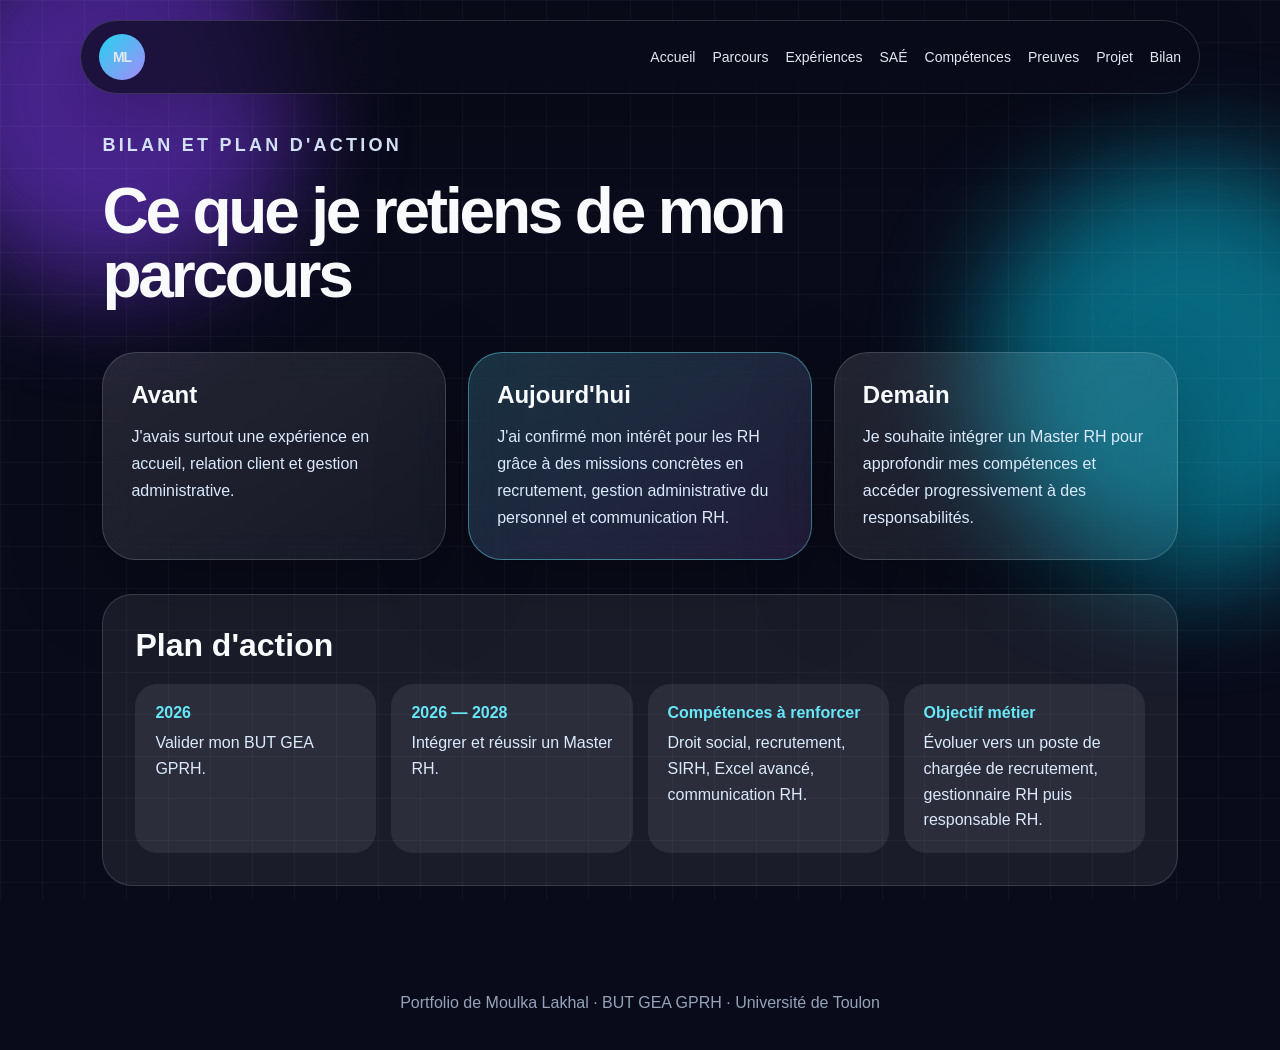
==== bilan.html @ 15511053 "mise à jour" ====
<!DOCTYPE html>
<html lang="fr">
<head>
  <meta charset="UTF-8" />
  <meta name="viewport" content="width=device-width, initial-scale=1.0" />
  <title>Bilan - Moulka Lakhal</title>
  <link rel="stylesheet" href="style.css" />
</head>
<body class="simple-page">
  <div class="orb orb-1"></div>
  <div class="orb orb-2"></div>
  <div class="grain"></div>

  <header class="navbar">
    <a class="logo" href="index.html">ML</a>
    <button class="menu-btn" id="menuBtn">☰</button>
    <nav id="navLinks">
      <a href="index.html">Accueil</a>
      <a href="parcours.html">Parcours</a>
      <a href="experiences.html">Expériences</a>
      <a href="sae.html">SAÉ</a>
      <a href="competences.html">Compétences</a>
      <a href="preuves.html">Preuves</a>
      <a href="projet.html">Projet</a>
      <a href="bilan.html" class="active">Bilan</a>
    </nav>
  </header>

  <main class="document-page">
    <div class="section-title reveal">
      <p class="eyebrow">Bilan et plan d'action</p>
      <h2>Ce que je retiens de mon parcours</h2>
    </div>
    <div class="bilan-grid reveal">
      <article class="bilan-card">
        <h3>Avant</h3>
        <p>J'avais surtout une expérience en accueil, relation client et gestion administrative.</p>
      </article>
      <article class="bilan-card highlight">
        <h3>Aujourd'hui</h3>
        <p>J'ai confirmé mon intérêt pour les RH grâce à des missions concrètes en recrutement, gestion administrative du personnel et communication RH.</p>
      </article>
      <article class="bilan-card">
        <h3>Demain</h3>
        <p>Je souhaite intégrer un Master RH pour approfondir mes compétences et accéder progressivement à des responsabilités.</p>
      </article>
    </div>

    <div class="action-plan reveal">
      <h3>Plan d'action</h3>
      <div class="steps">
        <div><span>2026</span><p>Valider mon BUT GEA GPRH.</p></div>
        <div><span>2026 — 2028</span><p>Intégrer et réussir un Master RH.</p></div>
        <div><span>Compétences à renforcer</span><p>Droit social, recrutement, SIRH, Excel avancé, communication RH.</p></div>
        <div><span>Objectif métier</span><p>Évoluer vers un poste de chargée de recrutement, gestionnaire RH puis responsable RH.</p></div>
      </div>
    </div>
  </main>

  <footer>
    <p>Portfolio de Moulka Lakhal · BUT GEA GPRH · Université de Toulon</p>
  </footer>

  <script src="script.js"></script>
</body>
</html>
---- style.css ----
*{box-sizing:border-box;margin:0;padding:0}html{scroll-behavior:smooth}body{font-family:Inter,Segoe UI,Arial,sans-serif;background:#090b1a;color:#f8fafc;overflow-x:hidden}body::selection{background:#7c3aed;color:white}.grain{position:fixed;inset:0;background-image:linear-gradient(rgba(255,255,255,.035) 1px,transparent 1px),linear-gradient(90deg,rgba(255,255,255,.035) 1px,transparent 1px);background-size:42px 42px;pointer-events:none;z-index:-1}.orb{position:fixed;border-radius:999px;filter:blur(55px);opacity:.55;z-index:-2;animation:float 9s ease-in-out infinite}.orb-1{width:380px;height:380px;background:#7c3aed;top:-90px;left:-80px}.orb-2{width:420px;height:420px;background:#06b6d4;right:-120px;top:18%}.orb-3{width:360px;height:360px;background:#f97316;bottom:-120px;left:35%;animation-delay:2s}@keyframes float{0%,100%{transform:translateY(0) scale(1)}50%{transform:translateY(-30px) scale(1.08)}}.navbar{position:fixed;top:20px;left:50%;transform:translateX(-50%);width:min(1120px,92%);display:flex;justify-content:space-between;align-items:center;padding:13px 18px;border:1px solid rgba(255,255,255,.14);background:rgba(9,11,26,.68);backdrop-filter:blur(18px);border-radius:999px;z-index:100;box-shadow:0 20px 70px rgba(0,0,0,.22)}.logo{width:46px;height:46px;display:grid;place-items:center;border-radius:50%;background:linear-gradient(135deg,#22d3ee,#a78bfa);color:#060617;font-weight:900;text-decoration:none;letter-spacing:-1px}.navbar nav{display:flex;gap:17px;align-items:center}.navbar a{color:#e2e8f0;text-decoration:none;font-size:14px}.navbar nav a:hover{color:#67e8f9}.menu-btn{display:none;background:transparent;border:0;color:white;font-size:25px}.section{min-height:100vh;padding:120px 8vw 80px}.hero{display:grid;grid-template-columns:1.2fr .8fr;gap:40px;align-items:center}.eyebrow{text-transform:uppercase;letter-spacing:.18em;color:#67e8f9;font-size:13px;font-weight:800;margin-bottom:18px}.hero h1{font-size:clamp(60px,10vw,132px);line-height:.86;letter-spacing:-.08em;margin-bottom:28px}.hero h1 span{background:linear-gradient(90deg,#67e8f9,#c084fc,#fb7185);-webkit-background-clip:text;color:transparent}.hero-text{max-width:760px;color:#dbeafe;font-size:21px;line-height:1.65}.hero-actions,.project-actions{display:flex;gap:15px;flex-wrap:wrap;margin-top:34px}.btn{display:inline-flex;align-items:center;justify-content:center;padding:14px 22px;border-radius:999px;text-decoration:none;font-weight:800;border:1px solid transparent;transition:.25s}.btn.primary{background:#f8fafc;color:#0f172a}.btn.secondary{border-color:rgba(255,255,255,.25);color:white;background:rgba(255,255,255,.06)}.btn:hover{transform:translateY(-3px)}.hero-card,.glass-card,.sae-card,.competence-card,.proof-card,.bilan-card,.document-card,.cv-card{background:linear-gradient(145deg,rgba(255,255,255,.11),rgba(255,255,255,.055));border:1px solid rgba(255,255,255,.16);box-shadow:0 30px 90px rgba(0,0,0,.28);backdrop-filter:blur(18px);border-radius:34px}.hero-card{padding:34px;min-height:410px;display:flex;flex-direction:column;justify-content:space-between;position:relative;overflow:hidden}.hero-card::after{content:"RH";position:absolute;right:-20px;bottom:-40px;font-size:160px;font-weight:900;color:rgba(255,255,255,.05)}.card-label{font-size:13px;color:#93c5fd;text-transform:uppercase;letter-spacing:.14em;font-weight:800;margin-bottom:10px}.hero-card h2{font-size:54px;margin-bottom:15px}.hero-card p{color:#dbeafe;line-height:1.7}.mini-stats{display:grid;grid-template-columns:repeat(3,1fr);gap:10px;margin-top:25px}.mini-stats div{padding:14px;border-radius:18px;background:rgba(255,255,255,.08)}.mini-stats strong{display:block;font-size:20px}.mini-stats span{font-size:12px;color:#cbd5e1}.section-title{max-width:900px;margin-bottom:45px}.section-title h2,.project h2{font-size:clamp(36px,5vw,70px);line-height:1;margin-bottom:20px;letter-spacing:-.05em}.section-title p,.project p{font-size:18px;line-height:1.7;color:#dbeafe}.timeline{border-left:3px solid #67e8f9;margin-left:18px}.timeline article{position:relative;margin:0 0 28px 30px;padding:25px 30px;border-radius:26px;background:rgba(255,255,255,.075);border:1px solid rgba(255,255,255,.12)}.timeline article::before{content:"";position:absolute;left:-41px;top:30px;width:18px;height:18px;background:#67e8f9;border-radius:50%;box-shadow:0 0 25px #67e8f9}.timeline span{color:#c084fc;font-weight:800}.timeline h3{font-size:24px;margin:7px 0 9px}.timeline p,.glass-card p,.sae-card p,.competence-card p,.proof-card li,.bilan-card p,.document-card p,.cv-card p,.cv-card li{color:#dbeafe;line-height:1.7}.dark-panel{background:rgba(255,255,255,.035)}.cards-grid,.proof-grid,.bilan-grid{display:grid;grid-template-columns:repeat(auto-fit,minmax(260px,1fr));gap:22px}.glass-card,.proof-card,.bilan-card{padding:28px;transition:.3s}.glass-card:hover,.proof-card:hover,.bilan-card:hover{transform:translateY(-8px);border-color:rgba(103,232,249,.5)}.glass-card h3,.proof-card h3,.bilan-card h3{font-size:24px;margin-bottom:14px}.tags{display:flex;flex-wrap:wrap;gap:8px;margin-top:19px}.tags span{padding:8px 12px;background:rgba(103,232,249,.12);color:#a5f3fc;border-radius:999px;font-size:13px;border:1px solid rgba(103,232,249,.18)}.sae-layout{display:grid;grid-template-columns:repeat(3,1fr);gap:22px}.sae-card{padding:28px}.sae-card h3{font-size:24px;margin-bottom:16px;color:#f0abfc}.competence-stack{display:grid;gap:24px}.competence-card{display:grid;grid-template-columns:90px 1fr;gap:24px;padding:30px;position:relative;overflow:hidden}.competence-card .number{font-size:44px;font-weight:900;color:#67e8f9}.competence-card h3{font-size:30px;margin-bottom:16px}.essential{margin-top:15px;padding:16px;border-radius:18px;background:rgba(192,132,252,.12);border:1px solid rgba(192,132,252,.22);color:#f5d0fe;line-height:1.65}.proof-card ul{padding-left:18px;margin-bottom:20px}.mini-link{display:inline-flex;color:#0f172a;background:#a5f3fc;text-decoration:none;padding:11px 15px;border-radius:999px;font-weight:800}.project{max-width:980px;margin:auto;padding:48px;border-radius:38px;background:linear-gradient(135deg,rgba(6,182,212,.17),rgba(168,85,247,.17));border:1px solid rgba(255,255,255,.17)}.project p+p{margin-top:18px}.bilan-card.highlight{background:linear-gradient(145deg,rgba(103,232,249,.18),rgba(192,132,252,.14));border-color:rgba(103,232,249,.45)}.action-plan{margin-top:34px;padding:32px;border-radius:30px;background:rgba(255,255,255,.07);border:1px solid rgba(255,255,255,.14)}.action-plan h3{font-size:32px;margin-bottom:20px}.steps{display:grid;grid-template-columns:repeat(auto-fit,minmax(220px,1fr));gap:15px}.steps div{padding:20px;border-radius:22px;background:rgba(255,255,255,.075)}.steps span{display:block;color:#67e8f9;font-weight:900;margin-bottom:8px}.steps p{color:#dbeafe;line-height:1.6}footer{text-align:center;padding:38px;color:#94a3b8}.reveal{opacity:0;transform:translateY(36px);transition:1s ease}.reveal.active{opacity:1;transform:translateY(0)}.delay-1{transition-delay:.15s}.delay-2{transition-delay:.3s}.delay-3{transition-delay:.45s}.simple-page{min-height:100vh}.document-page{padding:130px 8vw 70px}.document-card,.cv-card{max-width:930px;margin:auto;padding:44px}.document-card h1,.cv-card h1{font-size:clamp(42px,6vw,78px);line-height:1;margin-bottom:28px}.document-card p{margin-bottom:18px}.cv-head{display:flex;justify-content:space-between;gap:24px;align-items:flex-start;border-bottom:1px solid rgba(255,255,255,.18);padding-bottom:25px;margin-bottom:25px}.cv-contact{text-align:right;color:#cbd5e1;line-height:1.7}.cv-card section{margin:24px 0}.cv-card h2{font-size:26px;margin-bottom:12px;color:#67e8f9}.cv-line{display:flex;justify-content:space-between;gap:20px;margin-top:12px}.cv-line span{color:#c084fc;font-weight:800}@media(max-width:900px){.navbar{border-radius:25px;align-items:flex-start}.menu-btn{display:block}.navbar nav{display:none;position:absolute;left:0;right:0;top:68px;flex-direction:column;align-items:flex-start;padding:20px;border-radius:24px;background:rgba(9,11,26,.96);border:1px solid rgba(255,255,255,.13)}.navbar nav.open{display:flex}.hero{grid-template-columns:1fr}.sae-layout{grid-template-columns:1fr}.competence-card{grid-template-columns:1fr}.section{padding-left:6vw;padding-right:6vw}.cv-head,.cv-line{flex-direction:column}.cv-contact{text-align:left}.hero-card{min-height:auto}.mini-stats{grid-template-columns:1fr}}
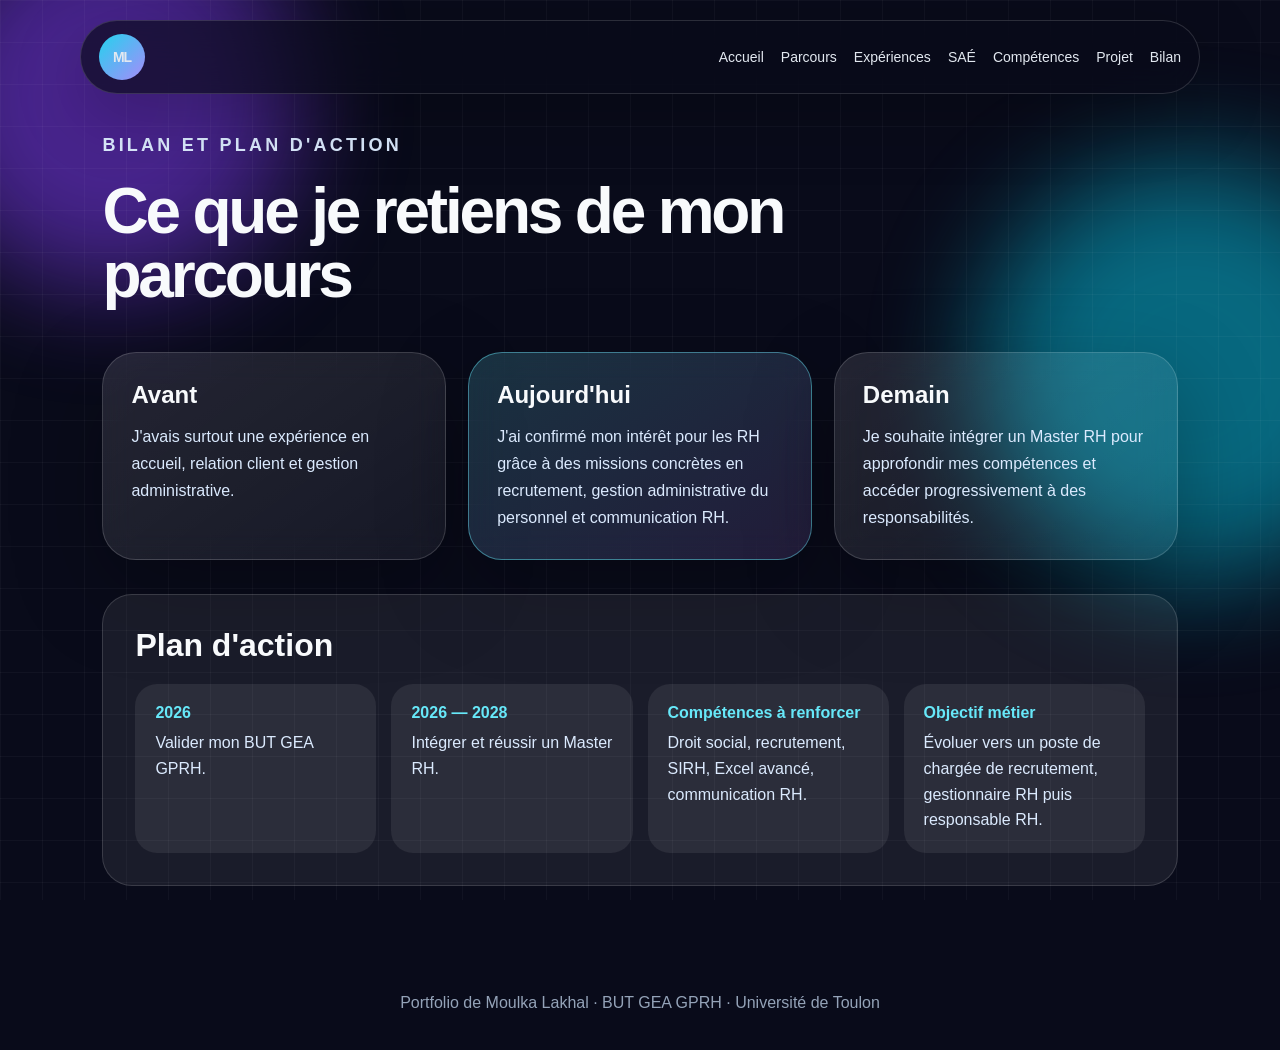
==== commit 7b8b8290: "mise à jour" ====
--- a/bilan.html
+++ b/bilan.html
@@ -20,7 +20,6 @@
       <a href="experiences.html">Expériences</a>
       <a href="sae.html">SAÉ</a>
       <a href="competences.html">Compétences</a>
-      <a href="preuves.html">Preuves</a>
       <a href="projet.html">Projet</a>
       <a href="bilan.html" class="active">Bilan</a>
     </nav>
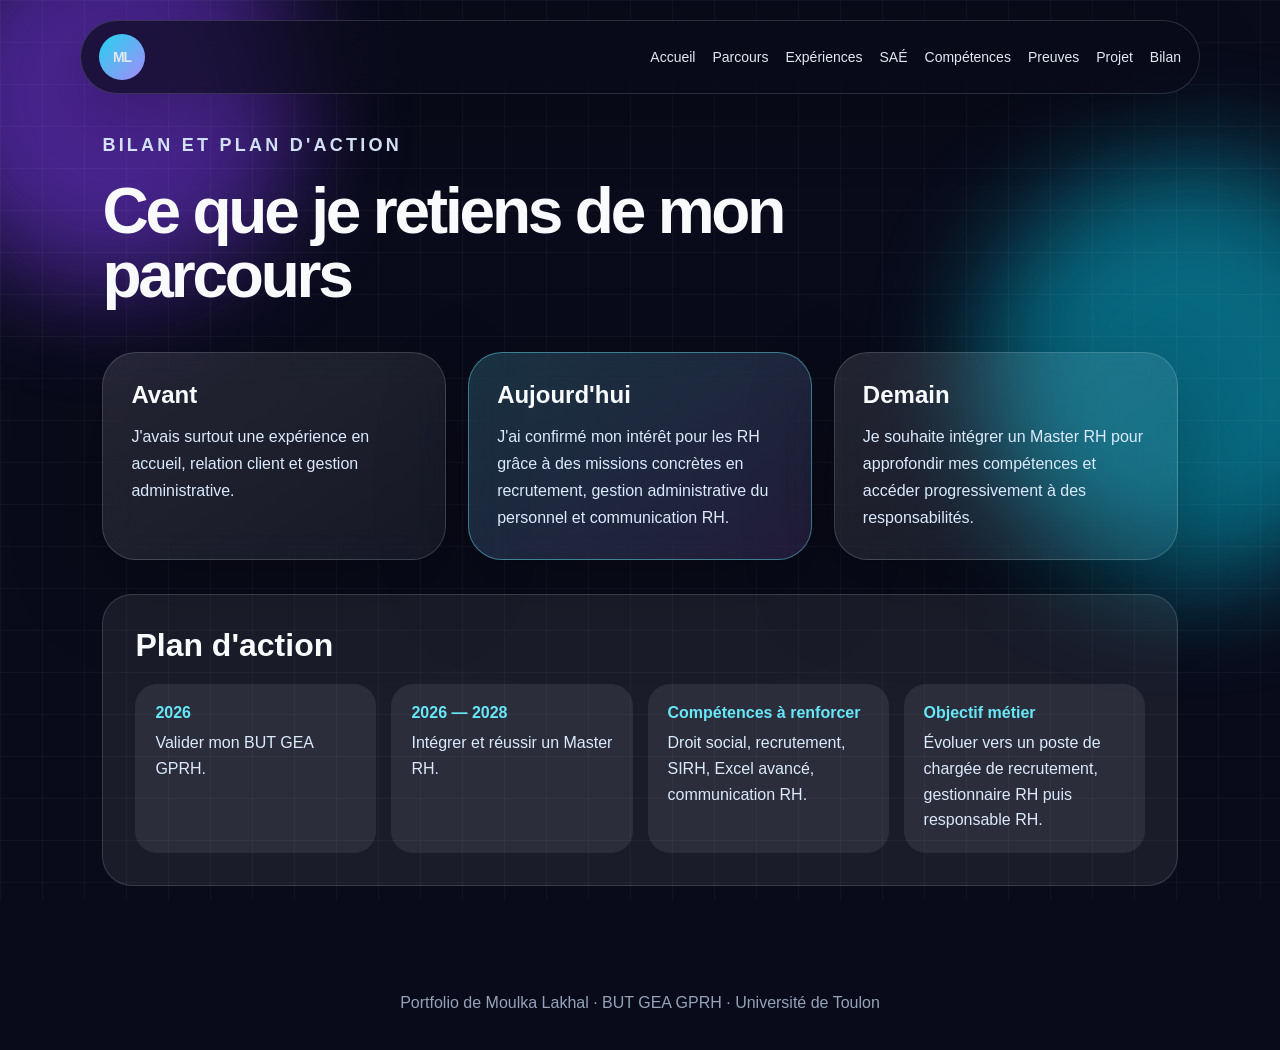
==== commit 99439229: "mise à jour" ====
--- a/bilan.html
+++ b/bilan.html
@@ -20,6 +20,7 @@
       <a href="experiences.html">Expériences</a>
       <a href="sae.html">SAÉ</a>
       <a href="competences.html">Compétences</a>
+      <a href="preuves.html">Preuves</a>
       <a href="projet.html">Projet</a>
       <a href="bilan.html" class="active">Bilan</a>
     </nav>
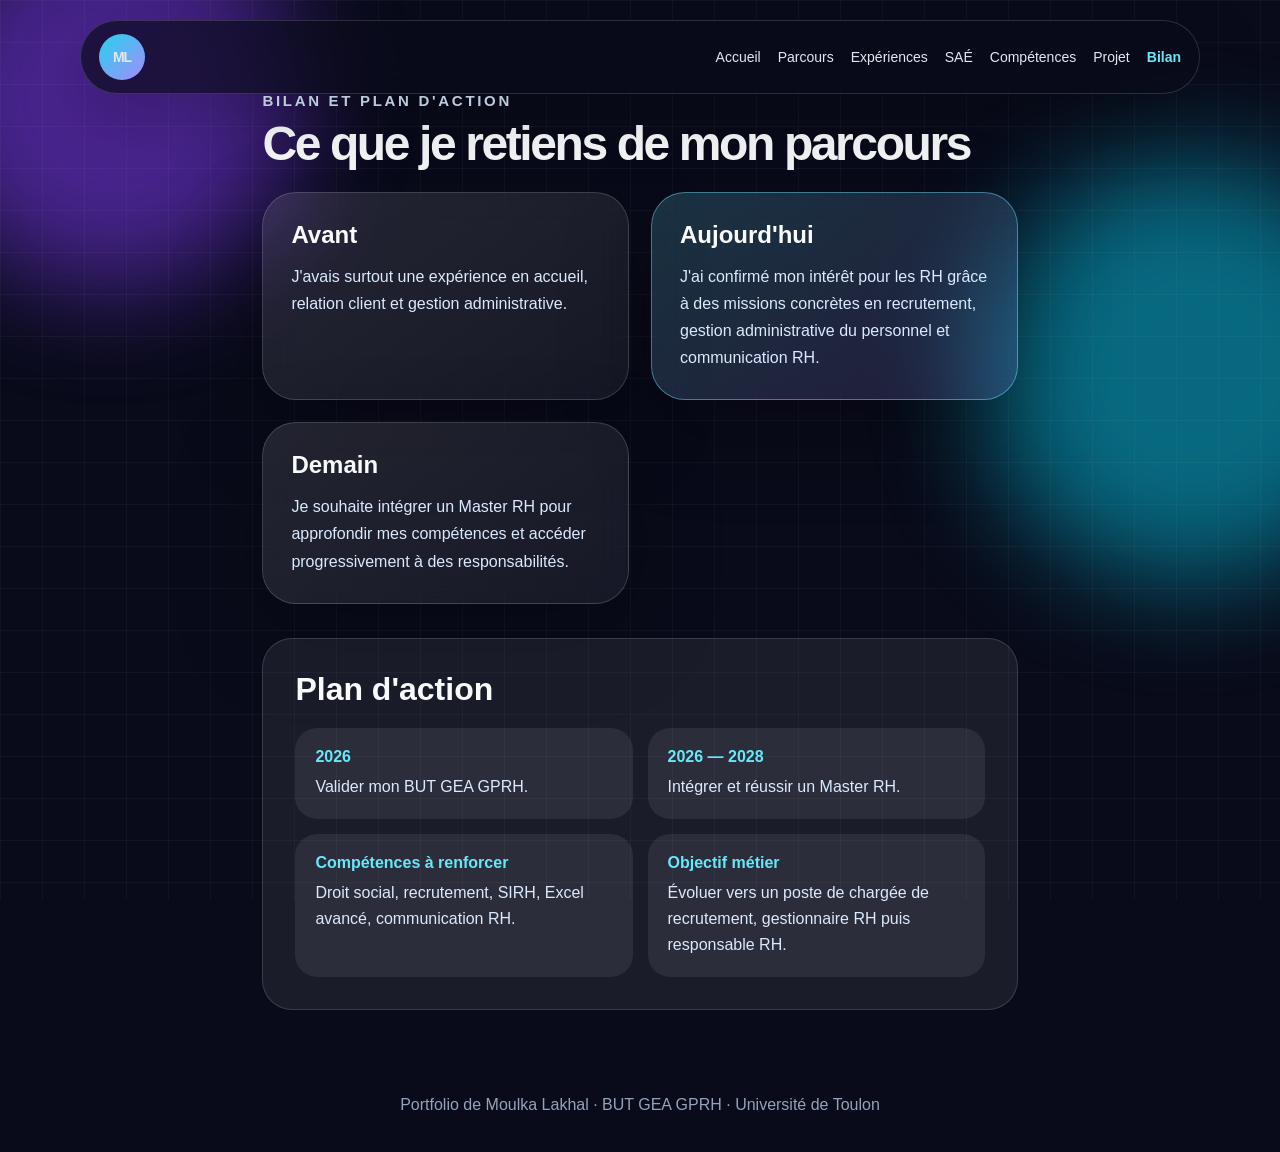
==== commit 88dd32c0: "ajout PDFs preuves" ====
--- a/bilan.html
+++ b/bilan.html
@@ -5,6 +5,7 @@
   <meta name="viewport" content="width=device-width, initial-scale=1.0" />
   <title>Bilan - Moulka Lakhal</title>
   <link rel="stylesheet" href="style.css" />
+  <link rel="stylesheet" href="style-patch.css" />
 </head>
 <body class="simple-page">
   <div class="orb orb-1"></div>
@@ -20,7 +21,6 @@
       <a href="experiences.html">Expériences</a>
       <a href="sae.html">SAÉ</a>
       <a href="competences.html">Compétences</a>
-      <a href="preuves.html">Preuves</a>
       <a href="projet.html">Projet</a>
       <a href="bilan.html" class="active">Bilan</a>
     </nav>
--- a/style-patch.css
+++ b/style-patch.css
@@ -0,0 +1,172 @@
+/* =====================================================
+   PATCH MULTI-PAGES — à coller à la fin de style.css
+   ===================================================== */
+
+/* ── Lien actif dans la nav ── */
+.navbar nav a.active {
+  color: #67e8f9;
+  font-weight: 600;
+}
+
+/* ── Hero home simplifié ── */
+.hero-home {
+  min-height: 100vh;
+  display: flex;
+  flex-direction: column;
+  justify-content: center;
+  gap: 4rem;
+  padding: 8rem 8vw 4rem;
+}
+
+.hero-home-inner h1 {
+  font-size: clamp(3.5rem, 10vw, 7rem);
+  line-height: .86;
+  letter-spacing: -.08em;
+  margin: .5rem 0 1.25rem;
+}
+
+.hero-home-inner h1 span {
+  background: linear-gradient(90deg,#67e8f9,#c084fc,#fb7185);
+  -webkit-background-clip: text;
+  color: transparent;
+}
+
+/* ── Grille de navigation accueil — div, pas nav ── */
+div.home-nav {
+  display: grid;
+  grid-template-columns: repeat(auto-fill, minmax(220px, 1fr));
+  gap: 1rem;
+}
+
+div.home-nav a.home-nav-card {
+  display: flex;
+  align-items: flex-start;
+  gap: 1rem;
+  padding: 1.25rem 1.5rem;
+  background: rgba(255,255,255,.05);
+  border: 1px solid rgba(255,255,255,.1);
+  border-radius: 16px;
+  text-decoration: none;
+  color: #f8fafc;
+  transition: background .2s, border-color .2s, transform .2s;
+  font-size: 14px;
+}
+
+div.home-nav a.home-nav-card:hover {
+  background: rgba(255,255,255,.09);
+  border-color: rgba(103,232,249,.4);
+  transform: translateY(-3px);
+  color: #f8fafc;
+}
+
+div.home-nav .hnc-num {
+  font-size: .72rem;
+  font-weight: 900;
+  color: #67e8f9;
+  min-width: 1.5rem;
+  padding-top: .1rem;
+  flex-shrink: 0;
+}
+
+div.home-nav strong {
+  display: block;
+  font-size: .92rem;
+  margin-bottom: .2rem;
+  color: #f8fafc;
+}
+
+div.home-nav p {
+  margin: 0;
+  font-size: .8rem;
+  color: #94a3b8;
+  line-height: 1.3;
+}
+
+/* ── Pages internes ── */
+.document-page {
+  max-width: 900px;
+  margin: 0 auto;
+  padding: 8rem 8vw 5rem;
+}
+
+body.simple-page {
+  scroll-snap-type: none;
+}
+
+/* ── Pages internes : moins d'espace vide ── */
+.document-page {
+  max-width: 960px;
+  margin: 0 auto;
+  padding: 5.5rem 8vw 3rem !important;
+}
+
+body.simple-page .section-title {
+  margin-bottom: 24px;
+}
+
+body.simple-page .section-title h2 {
+  font-size: clamp(2rem, 4vw, 3rem) !important;
+  margin-bottom: 10px;
+}
+
+body.simple-page .section-title p {
+  font-size: 15px;
+}
+
+body.simple-page .eyebrow {
+  margin-bottom: 6px;
+}
+
+body.simple-page .competence-stack {
+  gap: 14px;
+}
+
+body.simple-page .competence-card {
+  padding: 20px 24px;
+  gap: 16px;
+}
+
+body.simple-page .competence-card .number {
+  font-size: 28px;
+}
+
+body.simple-page .competence-card h3 {
+  font-size: 18px !important;
+  margin-bottom: 8px;
+}
+
+body.simple-page .competence-card p {
+  font-size: 14px;
+  line-height: 1.6;
+  margin-bottom: 5px;
+}
+
+body.simple-page .essential {
+  margin-top: 10px;
+  padding: 11px 14px;
+  font-size: 13px;
+  line-height: 1.5;
+}
+
+/* SAÉ cards aussi */
+body.simple-page .sae-layout {
+  gap: 14px;
+}
+
+body.simple-page .sae-card {
+  padding: 20px 24px;
+}
+
+body.simple-page .sae-card h3 {
+  font-size: 18px;
+  margin-bottom: 10px;
+}
+
+/* Cards grille */
+body.simple-page .cards-grid {
+  gap: 14px;
+}
+
+body.simple-page .glass-card {
+  padding: 20px 22px;
+}
